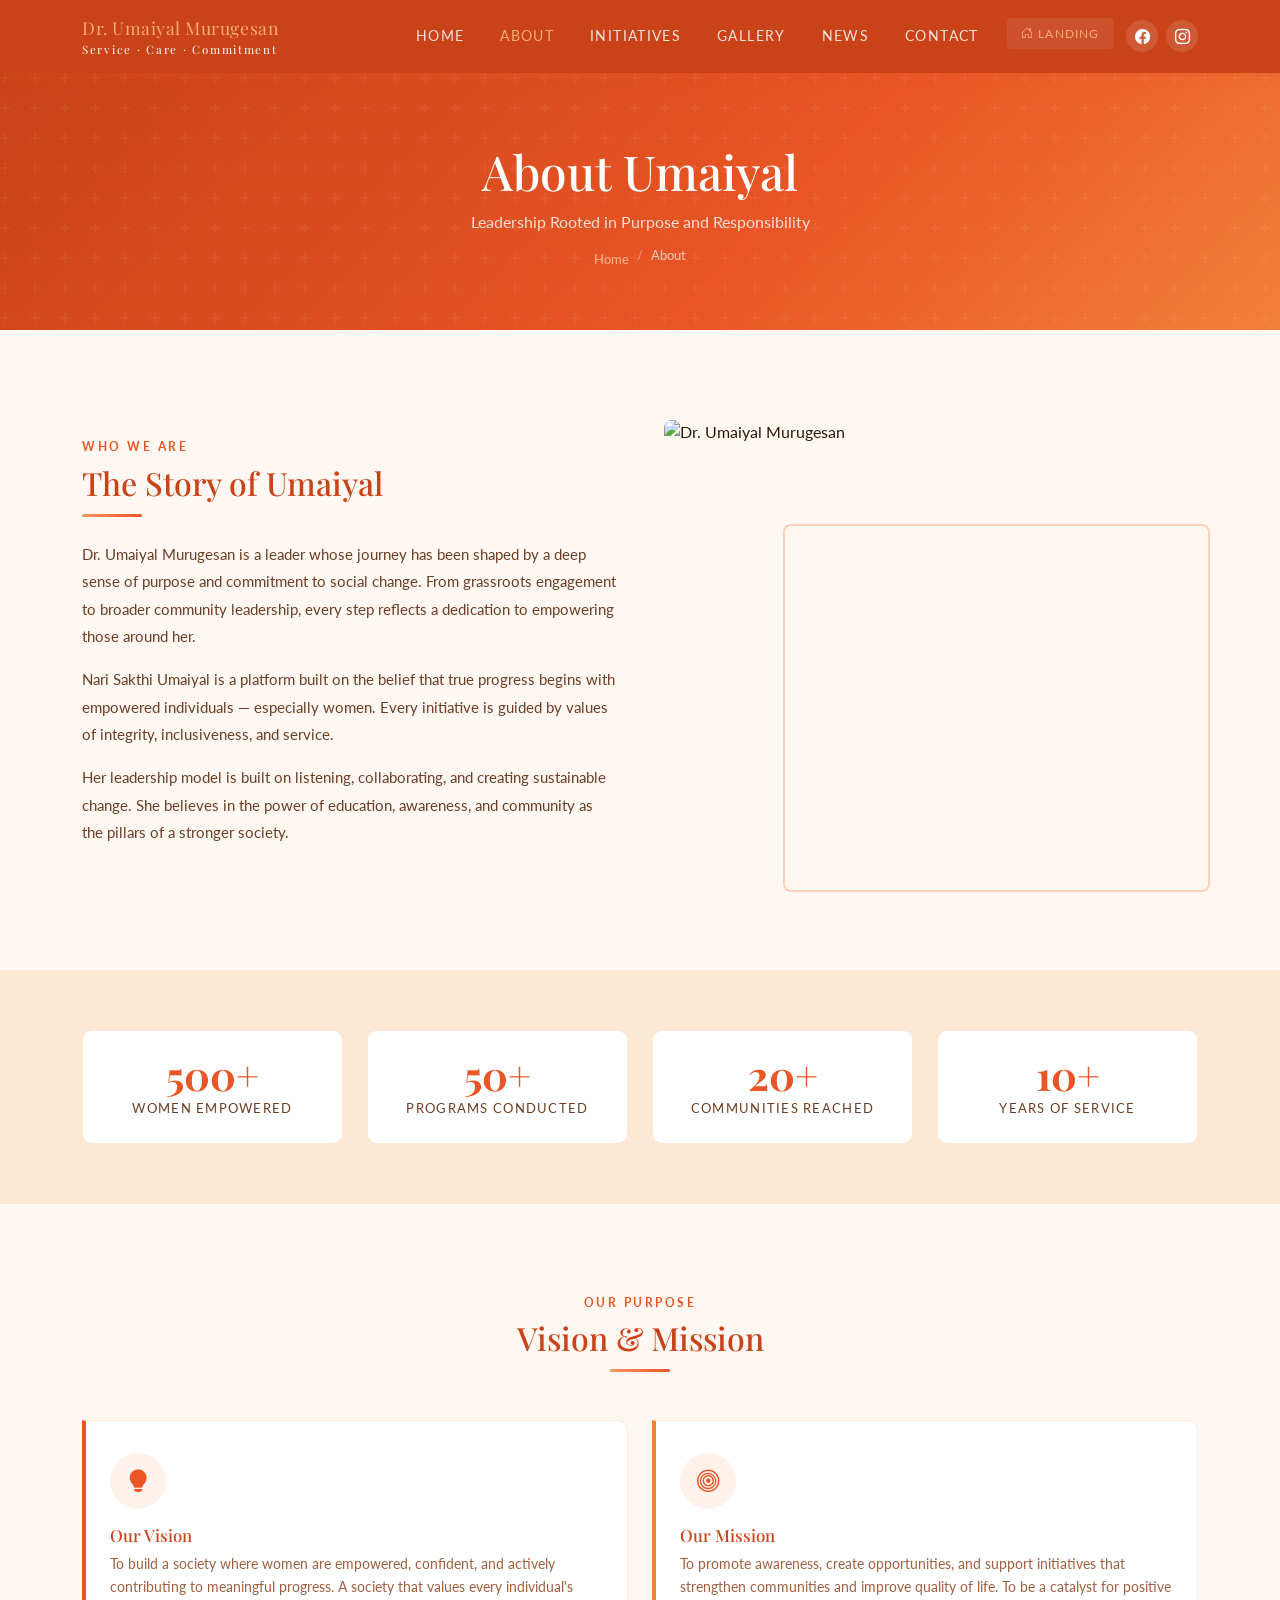
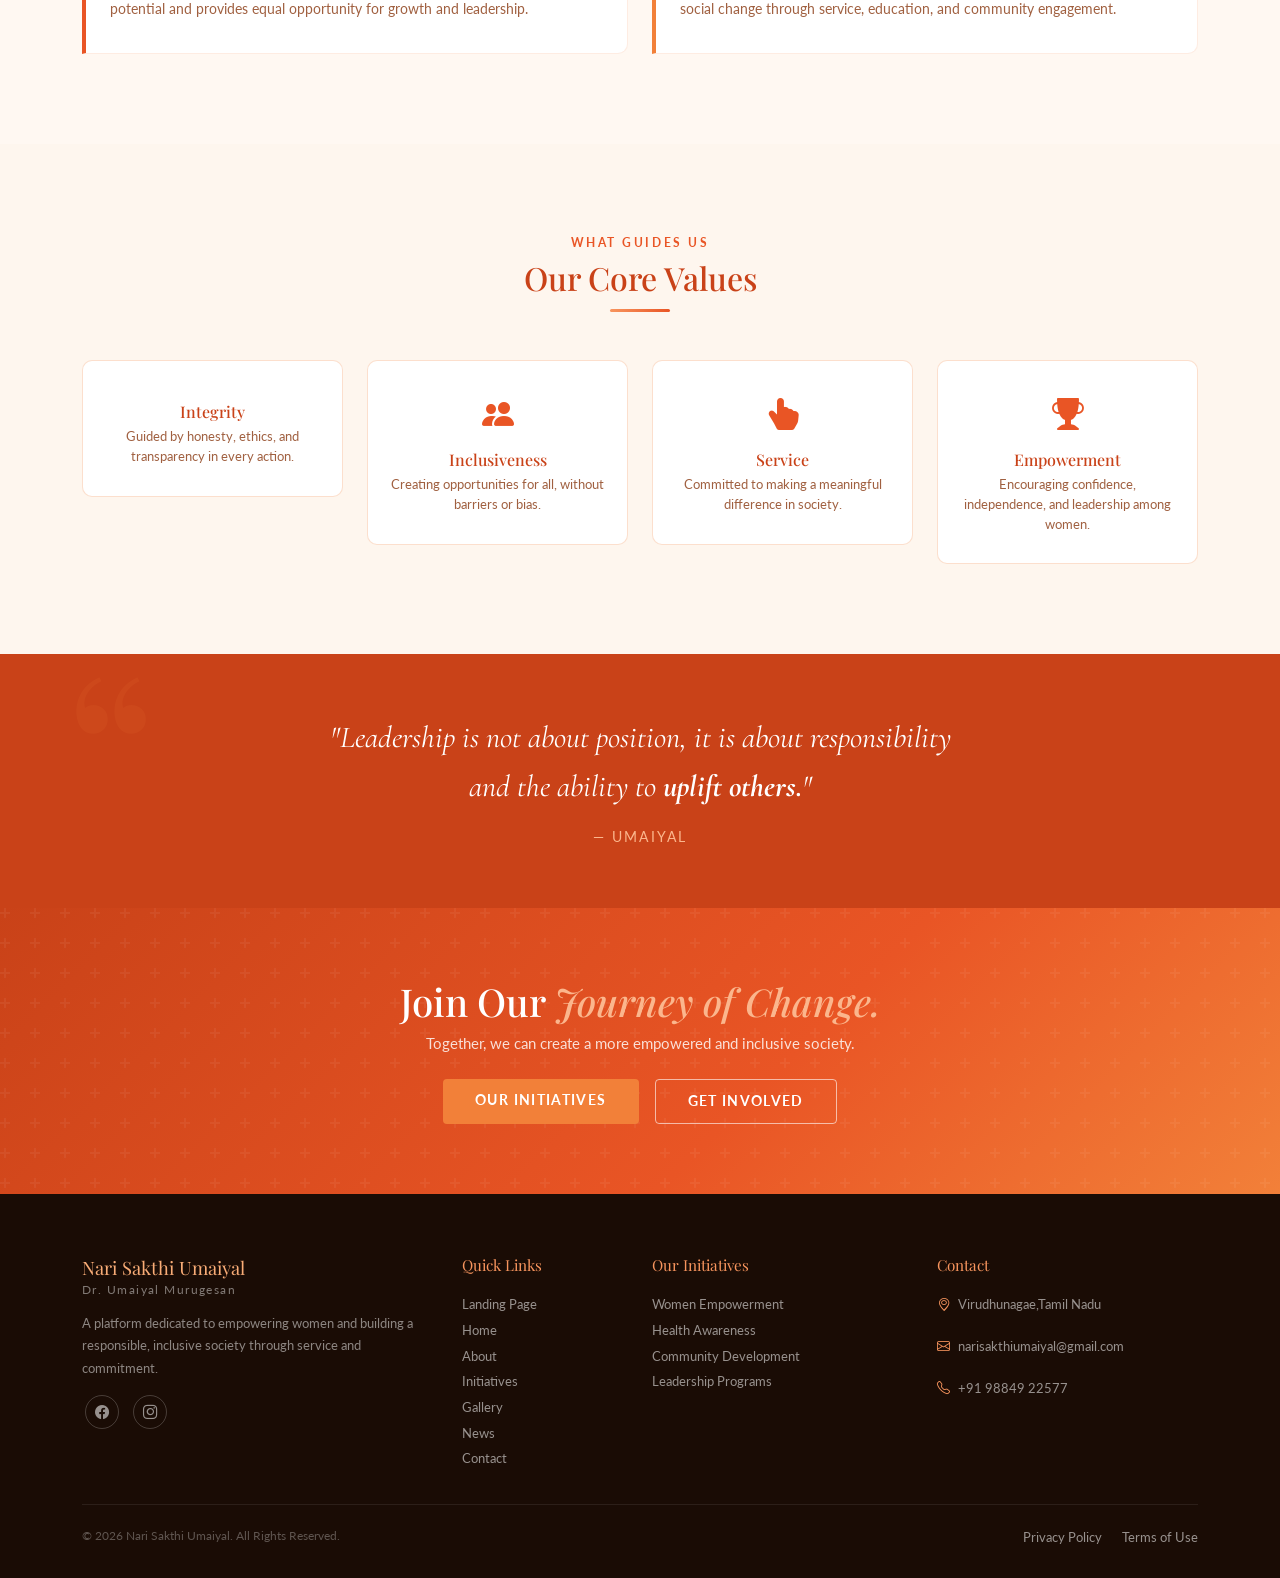
==== about.html @ b1a2b426 "Initial commit" ====
<!DOCTYPE html>
<html lang="en">
<head>
  <meta charset="UTF-8"/>
  <meta name="viewport" content="width=device-width, initial-scale=1.0"/>
  <title>About – Nari Sakthi Umaiyal</title>
  <link href="https://cdn.jsdelivr.net/npm/bootstrap@5.3.3/dist/css/bootstrap.min.css" rel="stylesheet"/>
  <link href="https://fonts.googleapis.com/css2?family=Playfair+Display:ital,wght@0,400;0,600;0,700;1,400;1,600&family=Cormorant+Garamond:ital,wght@0,400;0,500;0,600;1,400&family=Lato:wght@300;400;700&display=swap" rel="stylesheet"/>
  <link rel="stylesheet" href="https://cdn.jsdelivr.net/npm/bootstrap-icons@1.11.3/font/bootstrap-icons.min.css"/>
  <link rel="stylesheet" href="style.css"/>
</head>
<body>

<div id="navbar-placeholder"></div>

<!-- PAGE HERO -->
<section class="page-hero">
  <div class="container">
    <h1>About Umaiyal</h1>
    <p>Leadership Rooted in Purpose and Responsibility</p>
    <nav aria-label="breadcrumb">
      <ol class="breadcrumb">
        <li class="breadcrumb-item"><a href="index.html">Home</a></li>
        <li class="breadcrumb-item active">About</li>
      </ol>
    </nav>
  </div>
</section>

<!-- ABOUT INTRO -->
<section style="background:var(--warm-white);padding:90px 0;">
  <div class="container">
    <div class="row align-items-center g-5">
      <div class="col-lg-6 fade-up">
        <div class="section-label">Who We Are</div>
        <h2 class="mt-2" style="color:var(--primary-dark);">The Story of Umaiyal</h2>
        <div class="section-divider left"></div>
        <p style="font-size:0.95rem;color:var(--text-mid);line-height:1.8;">Dr. Umaiyal Murugesan is a leader whose journey has been shaped by a deep sense of purpose and commitment to social change. From grassroots engagement to broader community leadership, every step reflects a dedication to empowering those around her.</p>
        <p style="font-size:0.95rem;color:var(--text-mid);line-height:1.8;">Nari Sakthi Umaiyal is a platform built on the belief that true progress begins with empowered individuals — especially women. Every initiative is guided by values of integrity, inclusiveness, and service.</p>
        <p style="font-size:0.95rem;color:var(--text-mid);line-height:1.8;">Her leadership model is built on listening, collaborating, and creating sustainable change. She believes in the power of education, awareness, and community as the pillars of a stronger society.</p>
      </div>
      <div class="col-lg-6 fade-up delay-2">
        <div class="about-img-wrap">
          <img src="c:\Users\ranjinikumar\Downloads\DSC07559.jpg" alt="Dr. Umaiyal Murugesan" style="width:100%;height:460px;object-fit:cover;border-radius:8px;position:relative;z-index:1;display:block;"/>
        </div>
      </div>
    </div>
  </div>
</section>

<!-- STATS -->
<section style="background:var(--cream-dark);padding:60px 0;">
  <div class="container">
    <div class="row g-4 text-center">
      <div class="col-6 col-md-3 fade-up delay-1"><div class="stat-box"><div class="stat-number">500+</div><div class="stat-label">Women Empowered</div></div></div>
      <div class="col-6 col-md-3 fade-up delay-2"><div class="stat-box"><div class="stat-number">50+</div><div class="stat-label">Programs Conducted</div></div></div>
      <div class="col-6 col-md-3 fade-up delay-3"><div class="stat-box"><div class="stat-number">20+</div><div class="stat-label">Communities Reached</div></div></div>
      <div class="col-6 col-md-3 fade-up delay-4"><div class="stat-box"><div class="stat-number">10+</div><div class="stat-label">Years of Service</div></div></div>
    </div>
  </div>
</section>

<!-- VISION & MISSION -->
<section style="background:var(--warm-white);padding:90px 0;">
  <div class="container">
    <div class="text-center mb-5 fade-up">
      <div class="section-label">Our Purpose</div>
      <h2 class="mt-2" style="color:var(--primary-dark);">Vision &amp; Mission</h2>
      <div class="section-divider mx-auto"></div>
    </div>
    <div class="row g-4">
      <div class="col-md-6 fade-up delay-1">
        <div class="focus-card" style="border-left:4px solid var(--primary);border-radius:0 10px 10px 0;">
          <div class="focus-icon"><i class="bi bi-lightbulb-fill"></i></div>
          <h5>Our Vision</h5>
          <p>To build a society where women are empowered, confident, and actively contributing to meaningful progress. A society that values every individual's potential and provides equal opportunity for growth and leadership.</p>
        </div>
      </div>
      <div class="col-md-6 fade-up delay-2">
        <div class="focus-card" style="border-left:4px solid var(--p4);border-radius:0 10px 10px 0;">
          <div class="focus-icon"><i class="bi bi-bullseye"></i></div>
          <h5>Our Mission</h5>
          <p>To promote awareness, create opportunities, and support initiatives that strengthen communities and improve quality of life. To be a catalyst for positive social change through service, education, and community engagement.</p>
        </div>
      </div>
    </div>
  </div>
</section>

<!-- CORE VALUES -->
<section style="background:var(--cream);padding:90px 0;">
  <div class="container">
    <div class="text-center mb-5 fade-up">
      <div class="section-label">What Guides Us</div>
      <h2 class="mt-2" style="color:var(--primary-dark);">Our Core Values</h2>
      <div class="section-divider mx-auto"></div>
    </div>
    <div class="row g-4">
      <div class="col-6 col-md-3 fade-up delay-1"><div class="value-card"><i class="bi bi-shield-check-fill value-icon"></i><h6>Integrity</h6><p>Guided by honesty, ethics, and transparency in every action.</p></div></div>
      <div class="col-6 col-md-3 fade-up delay-2"><div class="value-card"><i class="bi bi-people-fill value-icon"></i><h6>Inclusiveness</h6><p>Creating opportunities for all, without barriers or bias.</p></div></div>
      <div class="col-6 col-md-3 fade-up delay-3"><div class="value-card"><i class="bi bi-hand-index-thumb-fill value-icon"></i><h6>Service</h6><p>Committed to making a meaningful difference in society.</p></div></div>
      <div class="col-6 col-md-3 fade-up delay-4"><div class="value-card"><i class="bi bi-trophy-fill value-icon"></i><h6>Empowerment</h6><p>Encouraging confidence, independence, and leadership among women.</p></div></div>
    </div>
  </div>
</section>

<!-- QUOTE -->
<section class="quote-band" style="background:var(--primary-dark);">
  <div class="container fade-up">
    <blockquote style="color:#fff;">"Leadership is not about position, it is about responsibility<br>and the ability to <strong>uplift others.</strong>"</blockquote>
    <cite style="color:var(--p1);">— Umaiyal</cite>
  </div>
</section>

<!-- CTA -->
<section class="cta-band">
  <div class="container fade-up">
    <h2>Join Our <em>Journey of Change.</em></h2>
    <p class="mt-2 mb-4">Together, we can create a more empowered and inclusive society.</p>
    <div class="d-flex flex-wrap gap-3 justify-content-center">
      <a href="initiatives.html" class="btn-accent">Our Initiatives</a>
      <a href="contact.html" class="btn-outline-light-custom">Get Involved</a>
    </div>
  </div>
</section>

<div id="footer-placeholder"></div>

<script src="https://cdn.jsdelivr.net/npm/bootstrap@5.3.3/dist/js/bootstrap.bundle.min.js"></script>
<script src="components.js"></script>
<script src="main.js"></script>
</body>
</html>
---- style.css ----
/* ===== CSS VARIABLES – ORANGE PALETTE ===== */
:root {
  --p1: #fbb68d;
  --p2: #faad77;
  --p3: #f8955e;
  --p4: #f28039;
  --p5: #e95525;

  --primary:       #e95525;
  --primary-dark:  #c94218;
  --primary-light: #f28039;
  --accent:        #f8955e;
  --accent-light:  #faad77;
  --accent-pale:   #fbb68d;

  --cream:      #FEF6EE;
  --cream-dark: #FDE8D4;
  --warm-white: #FFF8F2;
  --text-dark:  #2C1A0E;
  --text-mid:   #6B3D24;
  --text-light: #A06040;
}

*, *::before, *::after { box-sizing: border-box; }
html { scroll-behavior: smooth; }
body { font-family: 'Lato', sans-serif; background: var(--cream); color: var(--text-dark); overflow-x: hidden; margin: 0; }
h1, h2, h3, h4 { font-family: 'Playfair Display', serif; }
.section-divider { width: 60px; height: 3px; background: linear-gradient(90deg, var(--p3), var(--p5)); margin: 12px auto 24px; border-radius: 2px; }
.section-divider.left { margin-left: 0; }
.section-label { font-size: 0.72rem; letter-spacing: 0.22em; text-transform: uppercase; color: var(--p5); font-weight: 700; }

/* NAVBAR */
.navbar { background: var(--primary-dark) !important; padding: 0.6rem 0; position: sticky; top: 0; z-index: 1000; box-shadow: 0 2px 12px rgba(233,85,37,0.28); }
.navbar-brand { font-family: 'Playfair Display', serif; font-size: 1.1rem; color: var(--accent-light) !important; letter-spacing: 0.03em; text-decoration: none; }
.navbar-brand span { color: #fff; font-weight: 300; font-size: 0.72rem; display: block; letter-spacing: 0.15em; }
.navbar-nav .nav-link { color: rgba(255,255,255,0.85) !important; font-size: 0.85rem; letter-spacing: 0.1em; text-transform: uppercase; padding: 0.5rem 1rem !important; transition: color 0.2s; }
.navbar-nav .nav-link:hover, .navbar-nav .nav-link.active { color: var(--accent-light) !important; }
.navbar-toggler { border-color: rgba(255,255,255,0.4); }
.navbar-toggler-icon { filter: invert(1); }

/* BUTTONS */
.btn-primary-custom { background: var(--primary); color: #fff; border: none; padding: 0.65rem 1.8rem; border-radius: 4px; font-size: 0.85rem; letter-spacing: 0.08em; text-transform: uppercase; font-weight: 700; transition: background 0.25s, transform 0.2s; text-decoration: none; display: inline-block; cursor: pointer; }
.btn-primary-custom:hover { background: var(--primary-dark); color: #fff; transform: translateY(-1px); }
.btn-outline-primary-custom { background: transparent; color: var(--primary); border: 1.5px solid var(--primary); padding: 0.65rem 1.8rem; border-radius: 4px; font-size: 0.85rem; letter-spacing: 0.08em; text-transform: uppercase; font-weight: 700; transition: all 0.25s; text-decoration: none; display: inline-block; }
.btn-outline-primary-custom:hover { background: var(--primary); color: #fff; }
.btn-accent { background: var(--p4); color: #fff; border: none; padding: 0.7rem 2rem; border-radius: 4px; font-size: 0.85rem; letter-spacing: 0.1em; text-transform: uppercase; font-weight: 700; transition: background 0.25s, transform 0.2s; text-decoration: none; display: inline-block; cursor: pointer; }
.btn-accent:hover { background: var(--p5); color: #fff; transform: translateY(-1px); }
.btn-outline-light-custom { background: transparent; color: #fff; border: 1.5px solid rgba(255,255,255,0.6); padding: 0.7rem 2rem; border-radius: 4px; font-size: 0.85rem; letter-spacing: 0.1em; text-transform: uppercase; font-weight: 700; transition: all 0.25s; text-decoration: none; display: inline-block; }
.btn-outline-light-custom:hover { background: rgba(255,255,255,0.15); color: #fff; }

/* FOCUS CARDS */
.focus-card { background: #fff; border-radius: 10px; padding: 2rem 1.5rem; border: 1px solid rgba(248,149,94,0.18); transition: transform 0.25s, box-shadow 0.25s; height: 100%; }
.focus-card:hover { transform: translateY(-6px); box-shadow: 0 16px 40px rgba(233,85,37,0.12); }
.focus-icon { width: 56px; height: 56px; border-radius: 50%; background: rgba(248,149,94,0.12); display: flex; align-items: center; justify-content: center; margin-bottom: 1rem; font-size: 1.4rem; color: var(--primary); }
.focus-card h5 { font-family: 'Playfair Display', serif; color: var(--primary-dark); font-size: 1.05rem; }
.focus-card p { font-size: 0.85rem; color: var(--text-light); line-height: 1.65; margin: 0; }
.focus-card ul { list-style: none; padding: 0; margin: 0.6rem 0 0; }
.focus-card ul li { font-size: 0.82rem; color: var(--text-mid); padding: 2px 0; }
.focus-card ul li::before { content: '✦ '; color: var(--p4); font-size: 0.65rem; }

/* QUOTE BAND */
.quote-band { background: var(--cream-dark); padding: 60px 0; text-align: center; position: relative; overflow: hidden; }
.quote-band::before { content: '\201C'; position: absolute; top: -20px; left: 5%; font-family: 'Playfair Display', serif; font-size: 14rem; color: var(--p4); opacity: 0.1; line-height: 1; }
.quote-band blockquote { font-family: 'Cormorant Garamond', serif; font-size: clamp(1.3rem, 2.5vw, 1.9rem); font-style: italic; color: var(--text-dark); max-width: 680px; margin: 0 auto; line-height: 1.6; }
.quote-band cite { display: block; margin-top: 1rem; font-family: 'Lato', sans-serif; font-style: normal; font-size: 0.85rem; letter-spacing: 0.15em; text-transform: uppercase; color: var(--p5); }

/* VALUE CARDS */
.value-card { text-align: center; padding: 1.8rem 1.2rem; border-radius: 10px; border: 1px solid rgba(242,128,57,0.25); background: #fff; transition: all 0.25s; }
.value-card:hover { background: var(--primary); box-shadow: 0 12px 32px rgba(233,85,37,0.22); }
.value-card:hover .value-icon, .value-card:hover h6, .value-card:hover p { color: #fff !important; }
.value-icon { font-size: 2rem; color: var(--primary); margin-bottom: 0.75rem; display: block; transition: color 0.25s; }
.value-card h6 { font-family: 'Playfair Display', serif; font-size: 1rem; color: var(--primary-dark); margin-bottom: 6px; transition: color 0.25s; }
.value-card p { font-size: 0.82rem; color: var(--text-light); margin: 0; transition: color 0.25s; }

/* INITIATIVE CARDS */
.initiative-card { border-radius: 10px; overflow: hidden; background: #fff; border: 1px solid rgba(248,149,94,0.12); transition: transform 0.25s, box-shadow 0.25s; }
.initiative-card:hover { transform: translateY(-5px); box-shadow: 0 14px 36px rgba(233,85,37,0.14); }
.initiative-card-img { height: 190px; overflow: hidden; }
.initiative-card-img img { width: 100%; height: 100%; object-fit: cover; display: block; }
.initiative-card-body { padding: 1.4rem; }
.initiative-card-body h5 { font-family: 'Playfair Display', serif; font-size: 1rem; color: var(--primary); }
.initiative-card-body p { font-size: 0.83rem; color: var(--text-mid); line-height: 1.65; }
.initiative-card-body ul { list-style: none; padding: 0; margin: 0.5rem 0 0; }
.initiative-card-body ul li { font-size: 0.8rem; color: var(--text-light); padding: 2px 0; }
.initiative-card-body ul li::before { content: '✓ '; color: var(--p4); font-weight: 700; }

/* NEWS CARDS */
.news-card { background: #fff; border-radius: 10px; overflow: hidden; border: 1px solid rgba(248,149,94,0.12); transition: transform 0.25s, box-shadow 0.25s; }
.news-card:hover { transform: translateY(-4px); box-shadow: 0 12px 28px rgba(233,85,37,0.12); }
.news-img-placeholder { height: 170px; overflow: hidden; }
.news-img-placeholder img { width: 100%; height: 100%; object-fit: cover; display: block; }
.news-card-body { padding: 1.2rem; }
.news-tag { font-size: 0.68rem; text-transform: uppercase; letter-spacing: 0.12em; background: rgba(248,149,94,0.14); color: var(--primary); border-radius: 3px; padding: 2px 8px; display: inline-block; margin-bottom: 0.5rem; }
.news-card-body h6 { font-family: 'Playfair Display', serif; font-size: 0.95rem; color: var(--primary-dark); }
.news-card-body p { font-size: 0.82rem; color: var(--text-mid); line-height: 1.6; }
.read-more { font-size: 0.78rem; color: var(--p4); font-weight: 700; text-decoration: none; letter-spacing: 0.08em; text-transform: uppercase; }
.read-more:hover { color: var(--primary); }

/* CTA BAND */
.cta-band { background: linear-gradient(135deg, var(--primary-dark) 0%, var(--primary) 60%, var(--p4) 100%); padding: 70px 0; text-align: center; position: relative; overflow: hidden; }
.cta-band::before { content: ''; position: absolute; inset: 0; background: url("data:image/svg+xml,%3Csvg width='60' height='60' viewBox='0 0 60 60' xmlns='http://www.w3.org/2000/svg'%3E%3Cg fill='none' fill-rule='evenodd'%3E%3Cg fill='%23ffffff' fill-opacity='0.05'%3E%3Cpath d='M36 34v-4h-2v4h-4v2h4v4h2v-4h4v-2h-4zm0-30V0h-2v4h-4v2h4v4h2V6h4V4h-4zM6 34v-4H4v4H0v2h4v4h2v-4h4v-2H6zM6 4V0H4v4H0v2h4v4h2V6h4V4H6z'/%3E%3C/g%3E%3C/g%3E%3C/svg%3E"); }
.cta-band h2 { color: #fff; font-size: clamp(1.6rem, 3vw, 2.4rem); }
.cta-band h2 em { color: var(--p1); }
.cta-band p { color: rgba(255,255,255,0.82); font-size: 0.95rem; }

/* CONTACT */
.contact-info-card { background: #fff; border-radius: 10px; padding: 1.6rem; text-align: center; border: 1px solid rgba(242,128,57,0.22); transition: transform 0.25s, box-shadow 0.25s; }
.contact-info-card:hover { transform: translateY(-4px); box-shadow: 0 10px 26px rgba(233,85,37,0.12); }
.contact-info-card i { font-size: 1.8rem; color: var(--primary); margin-bottom: 0.75rem; }
.contact-info-card h6 { font-family: 'Playfair Display', serif; color: var(--primary); font-size: 1rem; }
.contact-info-card p { font-size: 0.85rem; color: var(--text-mid); margin: 0; }
.contact-form-wrap { background: #fff; border-radius: 12px; padding: 2.5rem; box-shadow: 0 8px 32px rgba(233,85,37,0.09); }
.form-control { border: 1px solid rgba(248,149,94,0.28); border-radius: 4px; padding: 0.65rem 1rem; font-size: 0.88rem; background: var(--warm-white); color: var(--text-dark); }
.form-control:focus { border-color: var(--p4); box-shadow: 0 0 0 3px rgba(242,128,57,0.12); background: #fff; outline: none; }
.form-label { font-size: 0.82rem; color: var(--text-mid); font-weight: 700; letter-spacing: 0.05em; }

/* FOOTER */
.footer-main { background: #1a0c05; padding: 60px 0 30px; }
.footer-brand { font-family: 'Playfair Display', serif; color: var(--p2); font-size: 1.15rem; }
.footer-brand-sub { font-size: 0.75rem; color: rgba(255,255,255,0.45); letter-spacing: 0.12em; }
.footer-desc { font-size: 0.82rem; color: rgba(255,255,255,0.5); line-height: 1.7; margin-top: 0.8rem; }
.footer-heading { font-family: 'Playfair Display', serif; color: var(--p3); font-size: 0.95rem; margin-bottom: 1rem; }
.footer-link { display: block; font-size: 0.82rem; color: rgba(255,255,255,0.55); text-decoration: none; padding: 3px 0; transition: color 0.2s; }
.footer-link:hover { color: var(--p2); }
.footer-bottom { border-top: 1px solid rgba(255,255,255,0.08); padding-top: 1.2rem; margin-top: 2rem; }
.footer-bottom p { font-size: 0.78rem; color: rgba(255,255,255,0.3); margin: 0; }
.social-link { width: 34px; height: 34px; border-radius: 50%; border: 1px solid rgba(255,255,255,0.2); display: inline-flex; align-items: center; justify-content: center; color: rgba(255,255,255,0.55); text-decoration: none; font-size: 0.9rem; transition: all 0.2s; margin: 0 3px; }
.social-link:hover { background: var(--primary); border-color: var(--primary); color: #fff; }

/* PAGE HERO (inner pages) */
.page-hero { background: linear-gradient(135deg, var(--primary-dark) 0%, var(--primary) 60%, var(--p4) 100%); padding: 70px 0 60px; text-align: center; position: relative; overflow: hidden; }
.page-hero::before { content: ''; position: absolute; inset: 0; background: url("data:image/svg+xml,%3Csvg width='60' height='60' viewBox='0 0 60 60' xmlns='http://www.w3.org/2000/svg'%3E%3Cg fill='none' fill-rule='evenodd'%3E%3Cg fill='%23ffffff' fill-opacity='0.05'%3E%3Cpath d='M36 34v-4h-2v4h-4v2h4v4h2v-4h4v-2h-4zm0-30V0h-2v4h-4v2h4v4h2V6h4V4h-4zM6 34v-4H4v4H0v2h4v4h2v-4h4v-2H6zM6 4V0H4v4H0v2h4v4h2V6h4V4H6z'/%3E%3C/g%3E%3C/g%3E%3C/svg%3E"); }
.page-hero h1 { color: #fff; font-size: clamp(2rem, 4vw, 3rem); position: relative; z-index: 1; margin: 0; }
.page-hero p { color: rgba(255,255,255,0.8); font-size: 1rem; position: relative; z-index: 1; margin: 10px 0 0; }
.page-hero .breadcrumb { position: relative; z-index: 1; justify-content: center; background: transparent; margin: 12px 0 0; }
.page-hero .breadcrumb-item a { color: var(--p1); text-decoration: none; font-size: 0.82rem; }
.page-hero .breadcrumb-item.active { color: rgba(255,255,255,0.7); font-size: 0.82rem; }
.page-hero .breadcrumb-item + .breadcrumb-item::before { color: rgba(255,255,255,0.4); }

/* GALLERY */
.gallery-grid { display: grid; grid-template-columns: repeat(auto-fill, minmax(280px, 1fr)); gap: 16px; }
.gallery-item { border-radius: 10px; overflow: hidden; position: relative; cursor: pointer; }
.gallery-item img { width: 100%; height: 220px; object-fit: cover; display: block; transition: transform 0.4s ease; }
.gallery-item:hover img { transform: scale(1.06); }
.gallery-item-overlay { position: absolute; inset: 0; background: rgba(201,66,24,0.0); transition: background 0.3s; display: flex; align-items: center; justify-content: center; }
.gallery-item:hover .gallery-item-overlay { background: rgba(201,66,24,0.55); }
.gallery-item-overlay i { font-size: 2rem; color: #fff; opacity: 0; transition: opacity 0.3s; }
.gallery-item:hover .gallery-item-overlay i { opacity: 1; }
.gallery-filter-btn { background: #fff; border: 1.5px solid rgba(248,149,94,0.3); color: var(--text-mid); border-radius: 30px; padding: 6px 18px; font-size: 0.8rem; letter-spacing: 0.08em; text-transform: uppercase; font-weight: 700; cursor: pointer; transition: all 0.2s; }
.gallery-filter-btn.active, .gallery-filter-btn:hover { background: var(--primary); border-color: var(--primary); color: #fff; }

/* ANIMATIONS */
.fade-up { opacity: 0; transform: translateY(30px); transition: opacity 0.65s ease, transform 0.65s ease; }
.fade-up.visible { opacity: 1; transform: translateY(0); }
.delay-1 { transition-delay: 0.1s; }
.delay-2 { transition-delay: 0.2s; }
.delay-3 { transition-delay: 0.3s; }
.delay-4 { transition-delay: 0.4s; }

/* VISION BOX */
.vision-box { display: flex; gap: 14px; align-items: flex-start; margin-bottom: 1.4rem; }
.vision-icon { width: 44px; height: 44px; border-radius: 50%; background: rgba(248,149,94,0.14); display: flex; align-items: center; justify-content: center; flex-shrink: 0; font-size: 1.1rem; color: var(--primary); }
.vision-box h6 { font-family: 'Playfair Display', serif; font-size: 1rem; color: var(--primary); margin-bottom: 4px; }
.vision-box p { font-size: 0.88rem; color: var(--text-mid); margin: 0; }

/* ABOUT IMG */
.about-img-wrap { position: relative; }
.about-img-wrap::after { content: ''; position: absolute; bottom: -12px; right: -12px; width: 80%; height: 80%; border: 2px solid var(--p3); border-radius: 8px; z-index: 0; opacity: 0.4; }
.about-img-wrap img { position: relative; z-index: 1; }

/* STATS */
.stat-box { text-align: center; padding: 1.5rem; background: #fff; border-radius: 10px; border: 1px solid rgba(242,128,57,0.18); }
.stat-number { font-family: 'Playfair Display', serif; font-size: 2.5rem; color: var(--primary); font-weight: 700; line-height: 1; }
.stat-label { font-size: 0.8rem; color: var(--text-mid); text-transform: uppercase; letter-spacing: 0.1em; margin-top: 4px; }

@media (max-width: 768px) {
  .gallery-grid { grid-template-columns: repeat(2, 1fr); }
  .about-img-wrap::after { display: none; }
}
@media (max-width: 480px) {
  .gallery-grid { grid-template-columns: 1fr 1fr; }
}
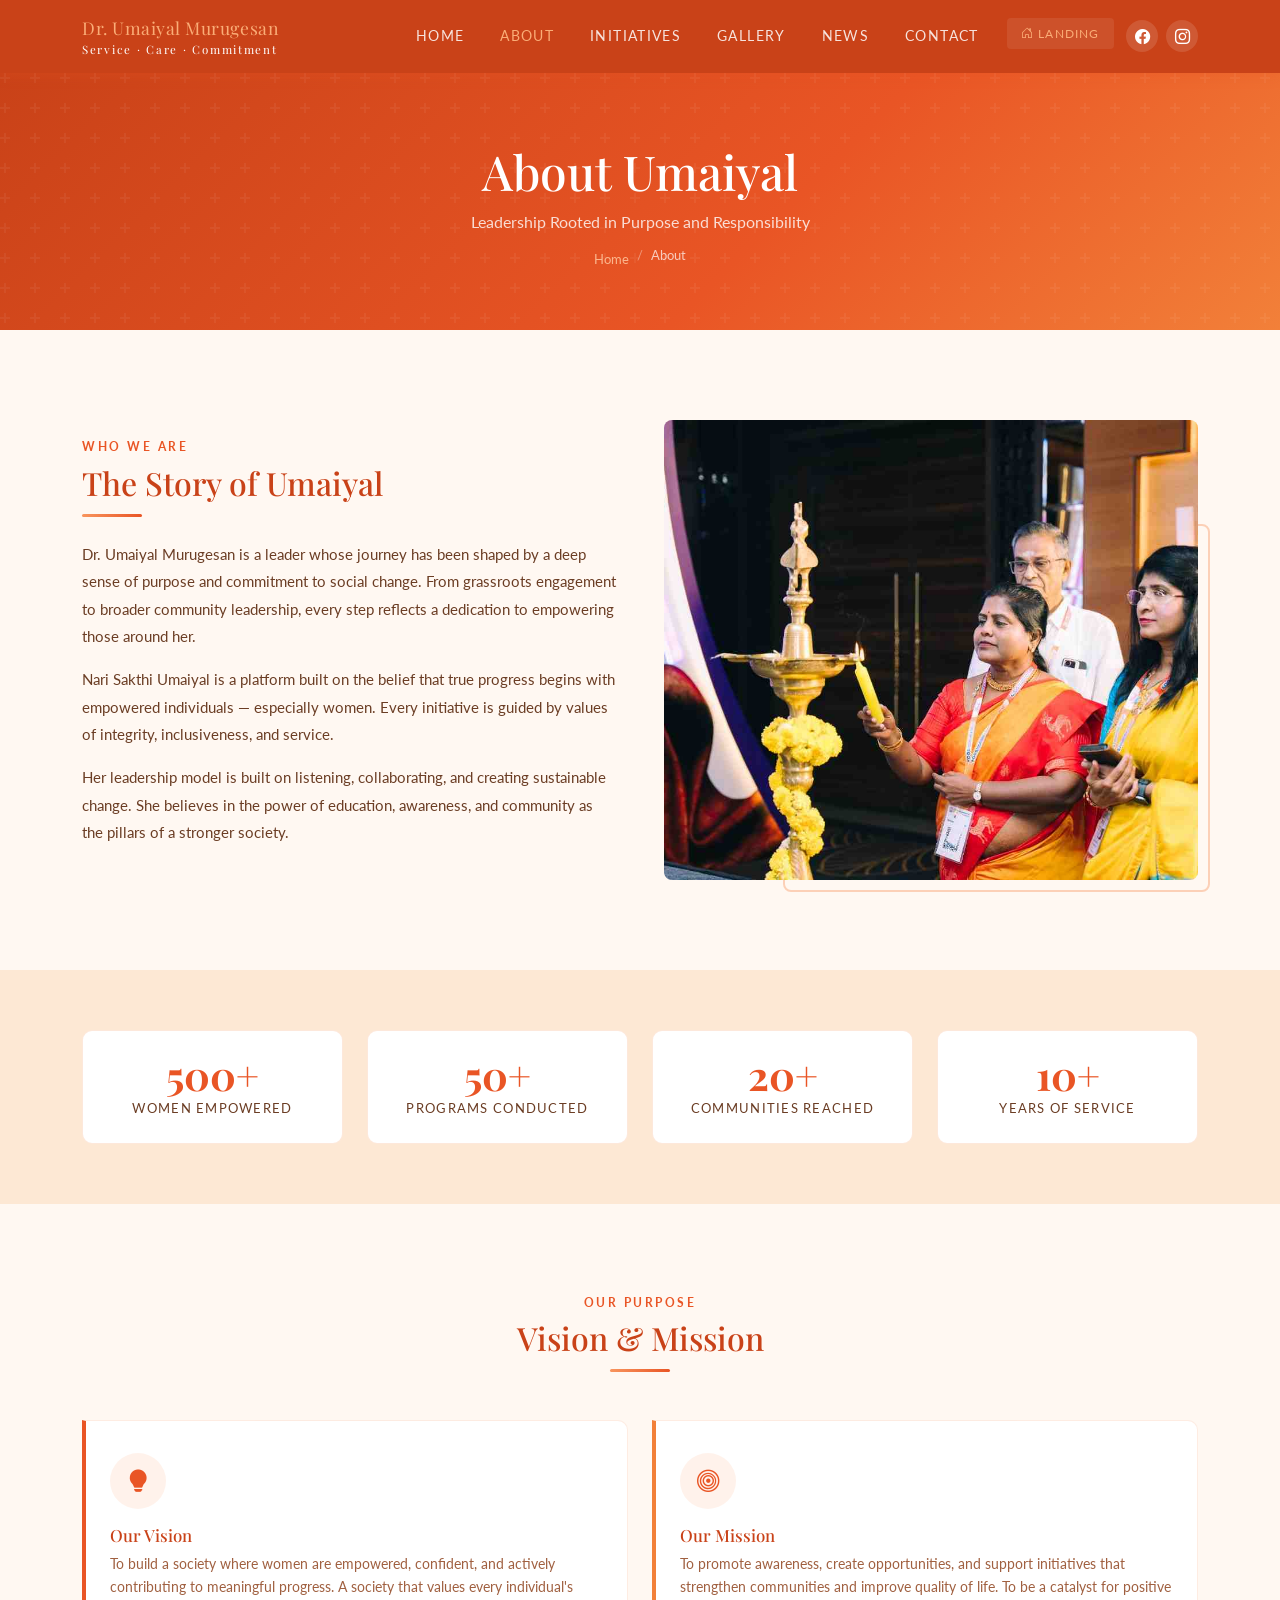
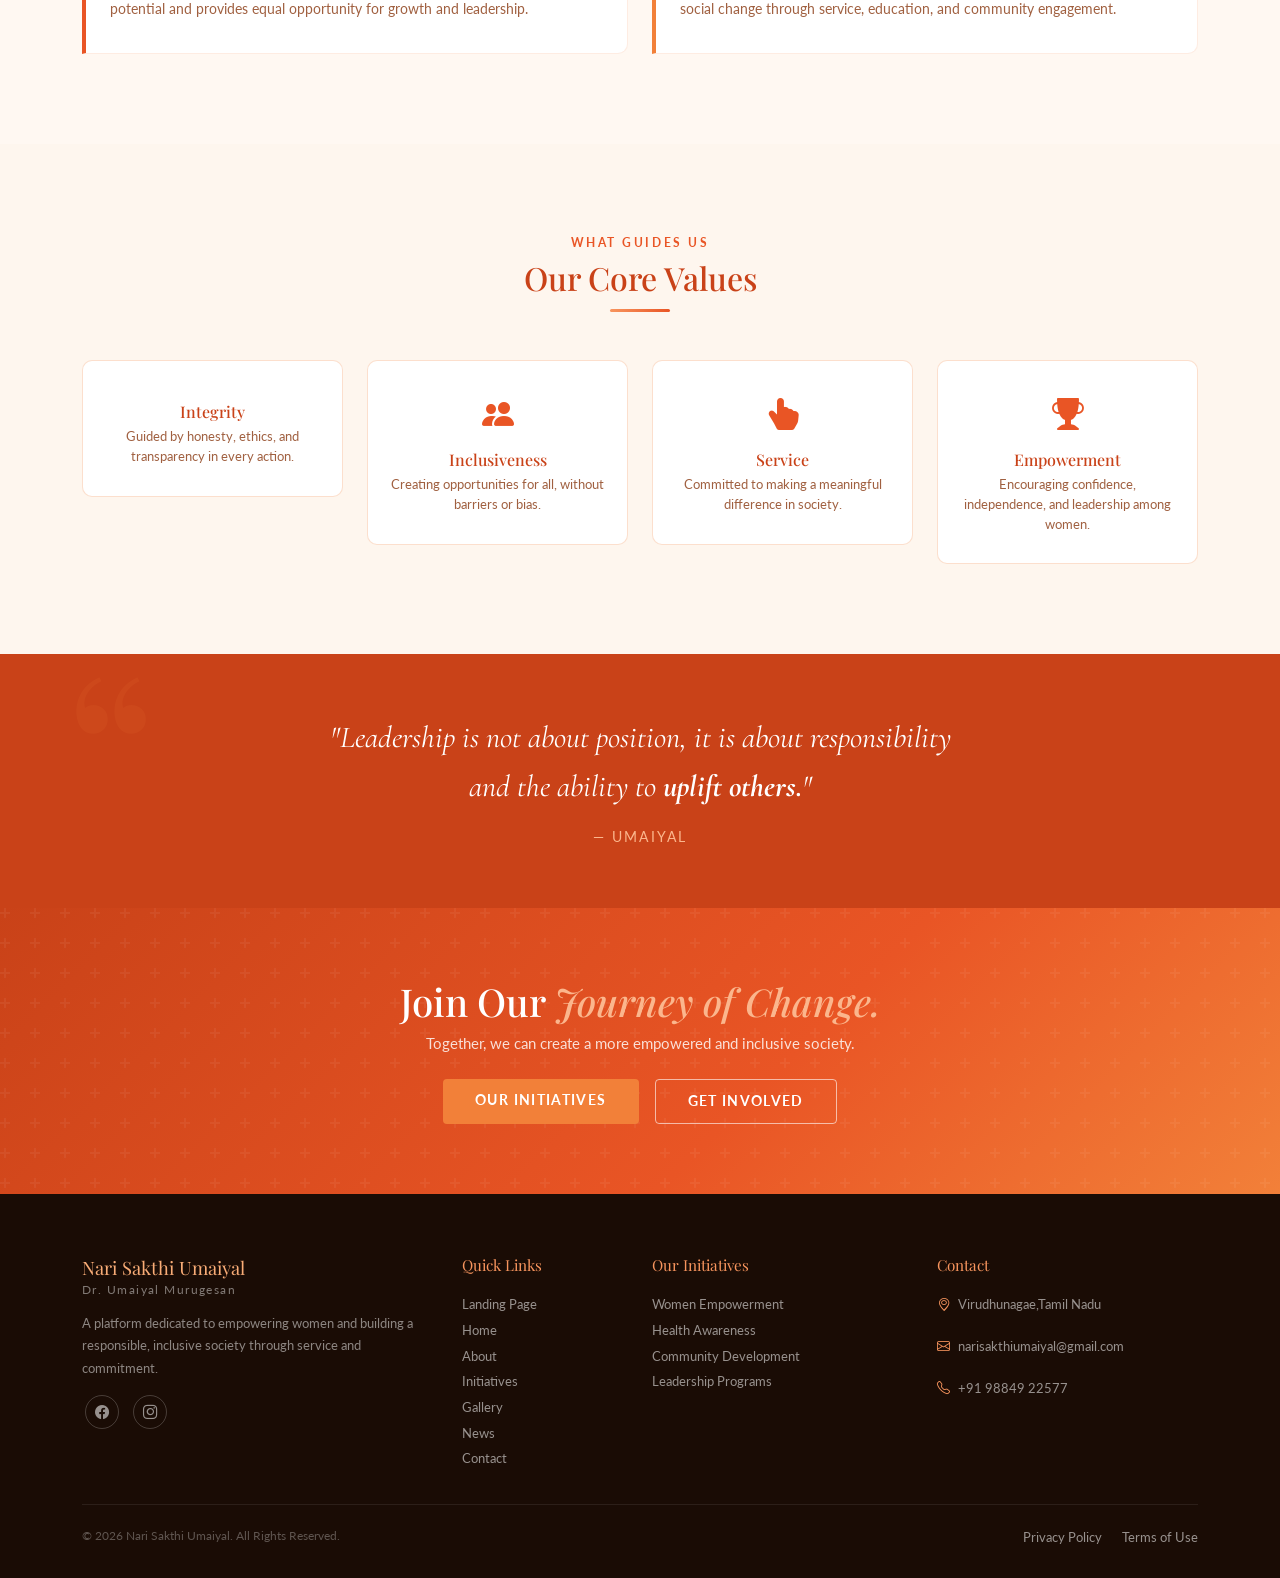
==== commit dff4f342: "Add files via upload" ====
--- a/about.html
+++ b/about.html
@@ -1,133 +1,133 @@
-<!DOCTYPE html>
-<html lang="en">
-<head>
-  <meta charset="UTF-8"/>
-  <meta name="viewport" content="width=device-width, initial-scale=1.0"/>
-  <title>About – Nari Sakthi Umaiyal</title>
-  <link href="https://cdn.jsdelivr.net/npm/bootstrap@5.3.3/dist/css/bootstrap.min.css" rel="stylesheet"/>
-  <link href="https://fonts.googleapis.com/css2?family=Playfair+Display:ital,wght@0,400;0,600;0,700;1,400;1,600&family=Cormorant+Garamond:ital,wght@0,400;0,500;0,600;1,400&family=Lato:wght@300;400;700&display=swap" rel="stylesheet"/>
-  <link rel="stylesheet" href="https://cdn.jsdelivr.net/npm/bootstrap-icons@1.11.3/font/bootstrap-icons.min.css"/>
-  <link rel="stylesheet" href="style.css"/>
-</head>
-<body>
-
-<div id="navbar-placeholder"></div>
-
-<!-- PAGE HERO -->
-<section class="page-hero">
-  <div class="container">
-    <h1>About Umaiyal</h1>
-    <p>Leadership Rooted in Purpose and Responsibility</p>
-    <nav aria-label="breadcrumb">
-      <ol class="breadcrumb">
-        <li class="breadcrumb-item"><a href="index.html">Home</a></li>
-        <li class="breadcrumb-item active">About</li>
-      </ol>
-    </nav>
-  </div>
-</section>
-
-<!-- ABOUT INTRO -->
-<section style="background:var(--warm-white);padding:90px 0;">
-  <div class="container">
-    <div class="row align-items-center g-5">
-      <div class="col-lg-6 fade-up">
-        <div class="section-label">Who We Are</div>
-        <h2 class="mt-2" style="color:var(--primary-dark);">The Story of Umaiyal</h2>
-        <div class="section-divider left"></div>
-        <p style="font-size:0.95rem;color:var(--text-mid);line-height:1.8;">Dr. Umaiyal Murugesan is a leader whose journey has been shaped by a deep sense of purpose and commitment to social change. From grassroots engagement to broader community leadership, every step reflects a dedication to empowering those around her.</p>
-        <p style="font-size:0.95rem;color:var(--text-mid);line-height:1.8;">Nari Sakthi Umaiyal is a platform built on the belief that true progress begins with empowered individuals — especially women. Every initiative is guided by values of integrity, inclusiveness, and service.</p>
-        <p style="font-size:0.95rem;color:var(--text-mid);line-height:1.8;">Her leadership model is built on listening, collaborating, and creating sustainable change. She believes in the power of education, awareness, and community as the pillars of a stronger society.</p>
-      </div>
-      <div class="col-lg-6 fade-up delay-2">
-        <div class="about-img-wrap">
-          <img src="c:\Users\ranjinikumar\Downloads\DSC07559.jpg" alt="Dr. Umaiyal Murugesan" style="width:100%;height:460px;object-fit:cover;border-radius:8px;position:relative;z-index:1;display:block;"/>
-        </div>
-      </div>
-    </div>
-  </div>
-</section>
-
-<!-- STATS -->
-<section style="background:var(--cream-dark);padding:60px 0;">
-  <div class="container">
-    <div class="row g-4 text-center">
-      <div class="col-6 col-md-3 fade-up delay-1"><div class="stat-box"><div class="stat-number">500+</div><div class="stat-label">Women Empowered</div></div></div>
-      <div class="col-6 col-md-3 fade-up delay-2"><div class="stat-box"><div class="stat-number">50+</div><div class="stat-label">Programs Conducted</div></div></div>
-      <div class="col-6 col-md-3 fade-up delay-3"><div class="stat-box"><div class="stat-number">20+</div><div class="stat-label">Communities Reached</div></div></div>
-      <div class="col-6 col-md-3 fade-up delay-4"><div class="stat-box"><div class="stat-number">10+</div><div class="stat-label">Years of Service</div></div></div>
-    </div>
-  </div>
-</section>
-
-<!-- VISION & MISSION -->
-<section style="background:var(--warm-white);padding:90px 0;">
-  <div class="container">
-    <div class="text-center mb-5 fade-up">
-      <div class="section-label">Our Purpose</div>
-      <h2 class="mt-2" style="color:var(--primary-dark);">Vision &amp; Mission</h2>
-      <div class="section-divider mx-auto"></div>
-    </div>
-    <div class="row g-4">
-      <div class="col-md-6 fade-up delay-1">
-        <div class="focus-card" style="border-left:4px solid var(--primary);border-radius:0 10px 10px 0;">
-          <div class="focus-icon"><i class="bi bi-lightbulb-fill"></i></div>
-          <h5>Our Vision</h5>
-          <p>To build a society where women are empowered, confident, and actively contributing to meaningful progress. A society that values every individual's potential and provides equal opportunity for growth and leadership.</p>
-        </div>
-      </div>
-      <div class="col-md-6 fade-up delay-2">
-        <div class="focus-card" style="border-left:4px solid var(--p4);border-radius:0 10px 10px 0;">
-          <div class="focus-icon"><i class="bi bi-bullseye"></i></div>
-          <h5>Our Mission</h5>
-          <p>To promote awareness, create opportunities, and support initiatives that strengthen communities and improve quality of life. To be a catalyst for positive social change through service, education, and community engagement.</p>
-        </div>
-      </div>
-    </div>
-  </div>
-</section>
-
-<!-- CORE VALUES -->
-<section style="background:var(--cream);padding:90px 0;">
-  <div class="container">
-    <div class="text-center mb-5 fade-up">
-      <div class="section-label">What Guides Us</div>
-      <h2 class="mt-2" style="color:var(--primary-dark);">Our Core Values</h2>
-      <div class="section-divider mx-auto"></div>
-    </div>
-    <div class="row g-4">
-      <div class="col-6 col-md-3 fade-up delay-1"><div class="value-card"><i class="bi bi-shield-check-fill value-icon"></i><h6>Integrity</h6><p>Guided by honesty, ethics, and transparency in every action.</p></div></div>
-      <div class="col-6 col-md-3 fade-up delay-2"><div class="value-card"><i class="bi bi-people-fill value-icon"></i><h6>Inclusiveness</h6><p>Creating opportunities for all, without barriers or bias.</p></div></div>
-      <div class="col-6 col-md-3 fade-up delay-3"><div class="value-card"><i class="bi bi-hand-index-thumb-fill value-icon"></i><h6>Service</h6><p>Committed to making a meaningful difference in society.</p></div></div>
-      <div class="col-6 col-md-3 fade-up delay-4"><div class="value-card"><i class="bi bi-trophy-fill value-icon"></i><h6>Empowerment</h6><p>Encouraging confidence, independence, and leadership among women.</p></div></div>
-    </div>
-  </div>
-</section>
-
-<!-- QUOTE -->
-<section class="quote-band" style="background:var(--primary-dark);">
-  <div class="container fade-up">
-    <blockquote style="color:#fff;">"Leadership is not about position, it is about responsibility<br>and the ability to <strong>uplift others.</strong>"</blockquote>
-    <cite style="color:var(--p1);">— Umaiyal</cite>
-  </div>
-</section>
-
-<!-- CTA -->
-<section class="cta-band">
-  <div class="container fade-up">
-    <h2>Join Our <em>Journey of Change.</em></h2>
-    <p class="mt-2 mb-4">Together, we can create a more empowered and inclusive society.</p>
-    <div class="d-flex flex-wrap gap-3 justify-content-center">
-      <a href="initiatives.html" class="btn-accent">Our Initiatives</a>
-      <a href="contact.html" class="btn-outline-light-custom">Get Involved</a>
-    </div>
-  </div>
-</section>
-
-<div id="footer-placeholder"></div>
-
-<script src="https://cdn.jsdelivr.net/npm/bootstrap@5.3.3/dist/js/bootstrap.bundle.min.js"></script>
-<script src="components.js"></script>
-<script src="main.js"></script>
-</body>
+<!DOCTYPE html>
+<html lang="en">
+<head>
+  <meta charset="UTF-8"/>
+  <meta name="viewport" content="width=device-width, initial-scale=1.0"/>
+  <title>About – Nari Sakthi Umaiyal</title>
+  <link href="https://cdn.jsdelivr.net/npm/bootstrap@5.3.3/dist/css/bootstrap.min.css" rel="stylesheet"/>
+  <link href="https://fonts.googleapis.com/css2?family=Playfair+Display:ital,wght@0,400;0,600;0,700;1,400;1,600&family=Cormorant+Garamond:ital,wght@0,400;0,500;0,600;1,400&family=Lato:wght@300;400;700&display=swap" rel="stylesheet"/>
+  <link rel="stylesheet" href="https://cdn.jsdelivr.net/npm/bootstrap-icons@1.11.3/font/bootstrap-icons.min.css"/>
+  <link rel="stylesheet" href="style.css"/>
+</head>
+<body>
+
+<div id="navbar-placeholder"></div>
+
+<!-- PAGE HERO -->
+<section class="page-hero">
+  <div class="container">
+    <h1>About Umaiyal</h1>
+    <p>Leadership Rooted in Purpose and Responsibility</p>
+    <nav aria-label="breadcrumb">
+      <ol class="breadcrumb">
+        <li class="breadcrumb-item"><a href="index.html">Home</a></li>
+        <li class="breadcrumb-item active">About</li>
+      </ol>
+    </nav>
+  </div>
+</section>
+
+<!-- ABOUT INTRO -->
+<section style="background:var(--warm-white);padding:90px 0;">
+  <div class="container">
+    <div class="row align-items-center g-5">
+      <div class="col-lg-6 fade-up">
+        <div class="section-label">Who We Are</div>
+        <h2 class="mt-2" style="color:var(--primary-dark);">The Story of Umaiyal</h2>
+        <div class="section-divider left"></div>
+        <p style="font-size:0.95rem;color:var(--text-mid);line-height:1.8;">Dr. Umaiyal Murugesan is a leader whose journey has been shaped by a deep sense of purpose and commitment to social change. From grassroots engagement to broader community leadership, every step reflects a dedication to empowering those around her.</p>
+        <p style="font-size:0.95rem;color:var(--text-mid);line-height:1.8;">Nari Sakthi Umaiyal is a platform built on the belief that true progress begins with empowered individuals — especially women. Every initiative is guided by values of integrity, inclusiveness, and service.</p>
+        <p style="font-size:0.95rem;color:var(--text-mid);line-height:1.8;">Her leadership model is built on listening, collaborating, and creating sustainable change. She believes in the power of education, awareness, and community as the pillars of a stronger society.</p>
+      </div>
+      <div class="col-lg-6 fade-up delay-2">
+        <div class="about-img-wrap">
+          <img src="images/DSC07559.jpg" alt="Dr. Umaiyal Murugesan" style="width:100%;height:460px;object-fit:cover;border-radius:8px;position:relative;z-index:1;display:block;"/>
+        </div>
+      </div>
+    </div>
+  </div>
+</section>
+
+<!-- STATS -->
+<section style="background:var(--cream-dark);padding:60px 0;">
+  <div class="container">
+    <div class="row g-4 text-center">
+      <div class="col-6 col-md-3 fade-up delay-1"><div class="stat-box"><div class="stat-number">500+</div><div class="stat-label">Women Empowered</div></div></div>
+      <div class="col-6 col-md-3 fade-up delay-2"><div class="stat-box"><div class="stat-number">50+</div><div class="stat-label">Programs Conducted</div></div></div>
+      <div class="col-6 col-md-3 fade-up delay-3"><div class="stat-box"><div class="stat-number">20+</div><div class="stat-label">Communities Reached</div></div></div>
+      <div class="col-6 col-md-3 fade-up delay-4"><div class="stat-box"><div class="stat-number">10+</div><div class="stat-label">Years of Service</div></div></div>
+    </div>
+  </div>
+</section>
+
+<!-- VISION & MISSION -->
+<section style="background:var(--warm-white);padding:90px 0;">
+  <div class="container">
+    <div class="text-center mb-5 fade-up">
+      <div class="section-label">Our Purpose</div>
+      <h2 class="mt-2" style="color:var(--primary-dark);">Vision &amp; Mission</h2>
+      <div class="section-divider mx-auto"></div>
+    </div>
+    <div class="row g-4">
+      <div class="col-md-6 fade-up delay-1">
+        <div class="focus-card" style="border-left:4px solid var(--primary);border-radius:0 10px 10px 0;">
+          <div class="focus-icon"><i class="bi bi-lightbulb-fill"></i></div>
+          <h5>Our Vision</h5>
+          <p>To build a society where women are empowered, confident, and actively contributing to meaningful progress. A society that values every individual's potential and provides equal opportunity for growth and leadership.</p>
+        </div>
+      </div>
+      <div class="col-md-6 fade-up delay-2">
+        <div class="focus-card" style="border-left:4px solid var(--p4);border-radius:0 10px 10px 0;">
+          <div class="focus-icon"><i class="bi bi-bullseye"></i></div>
+          <h5>Our Mission</h5>
+          <p>To promote awareness, create opportunities, and support initiatives that strengthen communities and improve quality of life. To be a catalyst for positive social change through service, education, and community engagement.</p>
+        </div>
+      </div>
+    </div>
+  </div>
+</section>
+
+<!-- CORE VALUES -->
+<section style="background:var(--cream);padding:90px 0;">
+  <div class="container">
+    <div class="text-center mb-5 fade-up">
+      <div class="section-label">What Guides Us</div>
+      <h2 class="mt-2" style="color:var(--primary-dark);">Our Core Values</h2>
+      <div class="section-divider mx-auto"></div>
+    </div>
+    <div class="row g-4">
+      <div class="col-6 col-md-3 fade-up delay-1"><div class="value-card"><i class="bi bi-shield-check-fill value-icon"></i><h6>Integrity</h6><p>Guided by honesty, ethics, and transparency in every action.</p></div></div>
+      <div class="col-6 col-md-3 fade-up delay-2"><div class="value-card"><i class="bi bi-people-fill value-icon"></i><h6>Inclusiveness</h6><p>Creating opportunities for all, without barriers or bias.</p></div></div>
+      <div class="col-6 col-md-3 fade-up delay-3"><div class="value-card"><i class="bi bi-hand-index-thumb-fill value-icon"></i><h6>Service</h6><p>Committed to making a meaningful difference in society.</p></div></div>
+      <div class="col-6 col-md-3 fade-up delay-4"><div class="value-card"><i class="bi bi-trophy-fill value-icon"></i><h6>Empowerment</h6><p>Encouraging confidence, independence, and leadership among women.</p></div></div>
+    </div>
+  </div>
+</section>
+
+<!-- QUOTE -->
+<section class="quote-band" style="background:var(--primary-dark);">
+  <div class="container fade-up">
+    <blockquote style="color:#fff;">"Leadership is not about position, it is about responsibility<br>and the ability to <strong>uplift others.</strong>"</blockquote>
+    <cite style="color:var(--p1);">— Umaiyal</cite>
+  </div>
+</section>
+
+<!-- CTA -->
+<section class="cta-band">
+  <div class="container fade-up">
+    <h2>Join Our <em>Journey of Change.</em></h2>
+    <p class="mt-2 mb-4">Together, we can create a more empowered and inclusive society.</p>
+    <div class="d-flex flex-wrap gap-3 justify-content-center">
+      <a href="initiatives.html" class="btn-accent">Our Initiatives</a>
+      <a href="contact.html" class="btn-outline-light-custom">Get Involved</a>
+    </div>
+  </div>
+</section>
+
+<div id="footer-placeholder"></div>
+
+<script src="https://cdn.jsdelivr.net/npm/bootstrap@5.3.3/dist/js/bootstrap.bundle.min.js"></script>
+<script src="components.js"></script>
+<script src="main.js"></script>
+</body>
 </html>
